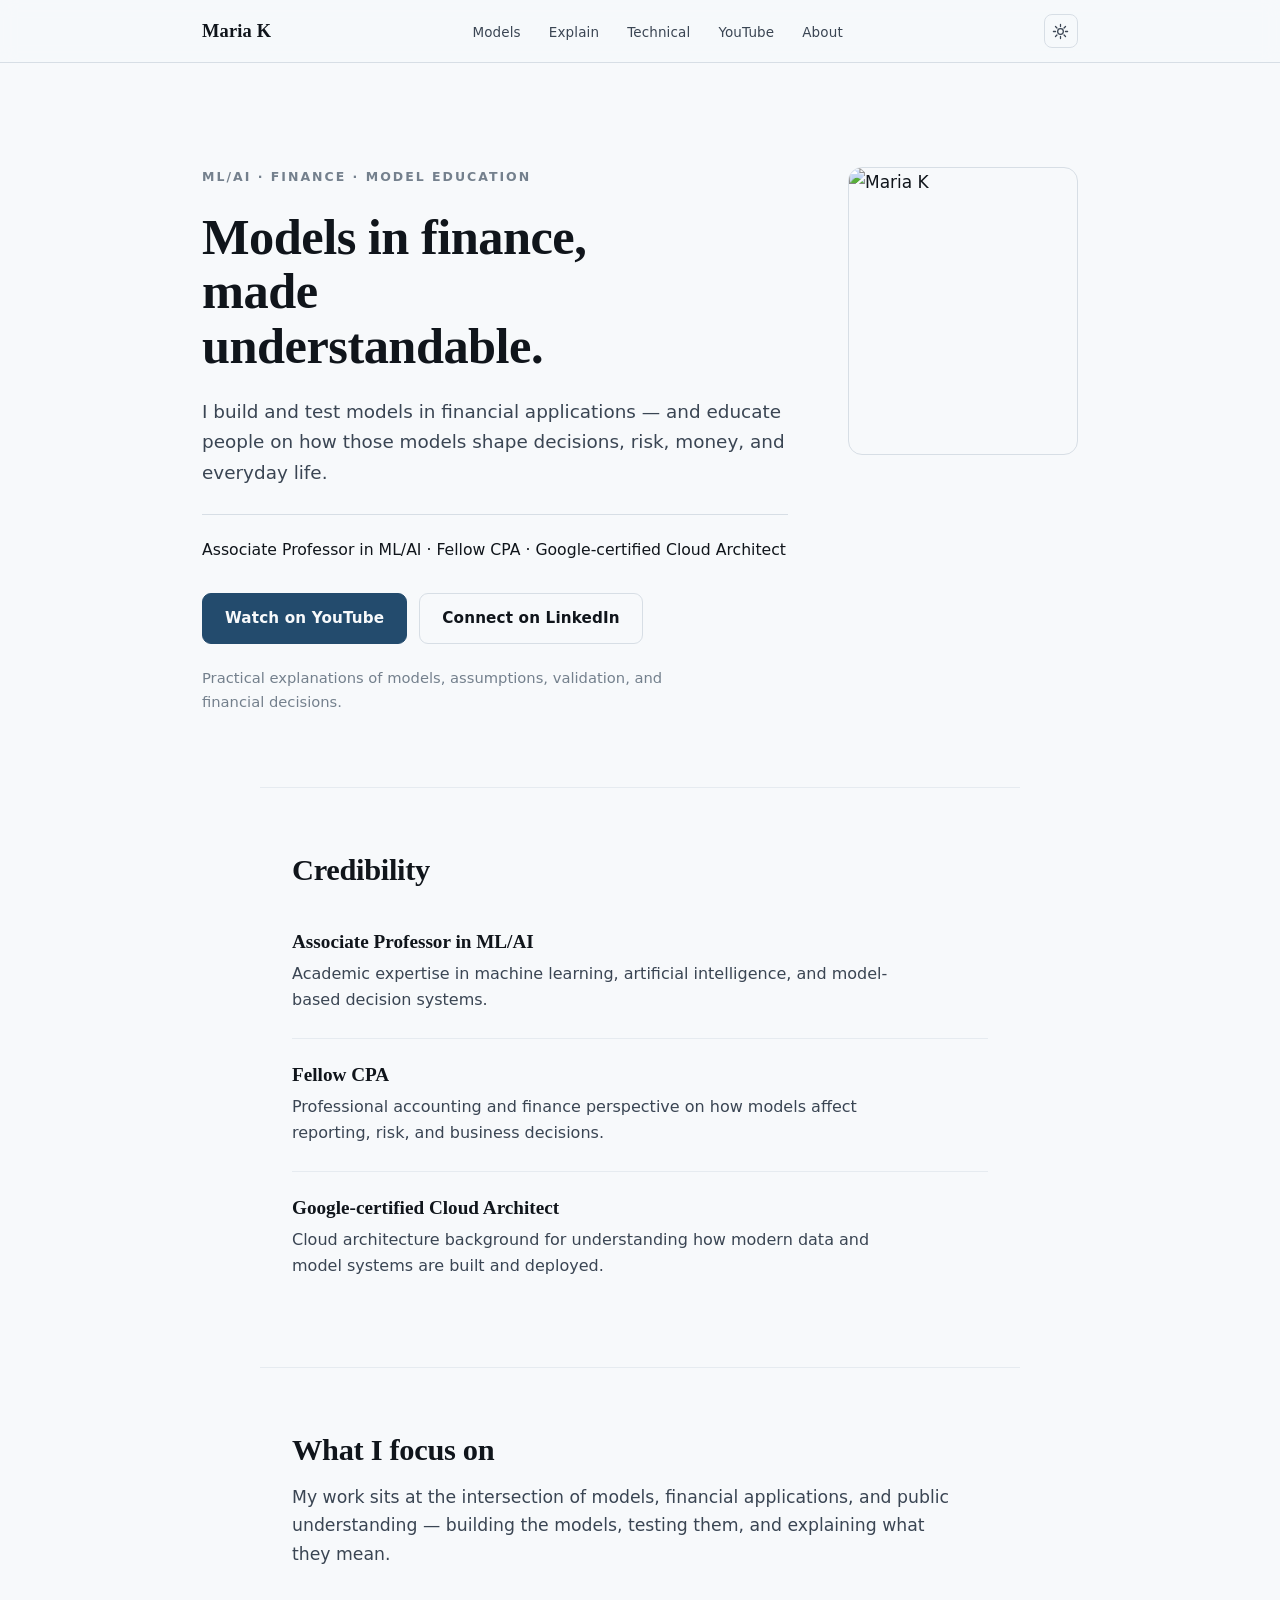
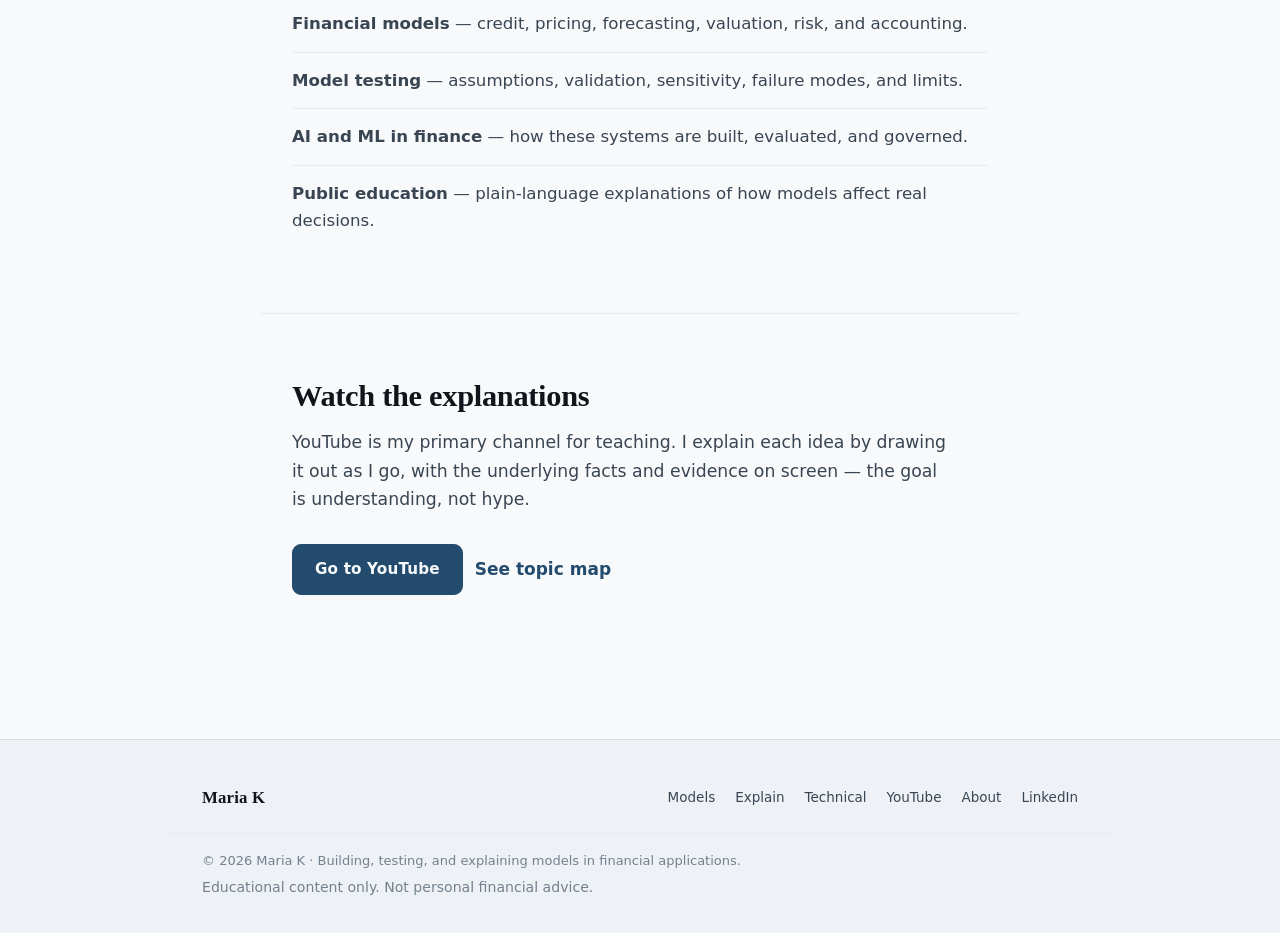
==== index.html @ 2e8698ec "Add files via upload" ====
<!doctype html>
<html lang="en">
<head>
  <meta charset="utf-8" />
  <meta name="viewport" content="width=device-width, initial-scale=1" />
  <title>Maria K — Models in finance, made understandable</title>
  <meta name="description" content="I build, test, and explain models used in financial applications — and educate people on how those models shape decisions, risk, money, and everyday life." />
  <meta property="og:title" content="Maria K — Models in finance, made understandable" />
  <meta property="og:type" content="website" />
  <link rel="icon" href="data:image/svg+xml,<svg xmlns='http://www.w3.org/2000/svg' viewBox='0 0 100 100'><rect width='100' height='100' rx='22' fill='%23234b6d'/><text x='50' y='70' font-size='60' font-family='Georgia,serif' fill='%23f7f9fb' text-anchor='middle'>M</text></svg>" />
  <link rel="stylesheet" href="styles.css" />
</head>
<body>
  <!-- ============ HEADER + NAV (same on every page) ============ -->
  <header class="site-header">
    <div class="header-inner">
      <a class="logo" href="index.html">Maria K</a>
      <nav aria-label="Primary">
        <ul class="nav-links">
          <li><a href="models.html">Models</a></li>
          <li><a href="money.html">Explain</a></li>
          <li><a href="code.html">Technical</a></li>
          <li><a href="courses.html">YouTube</a></li>
          <li><a href="about.html">About</a></li>
        </ul>
      </nav>
      <div class="header-utils">
        <button class="icon-btn theme-toggle" id="themeToggle" type="button" aria-label="Toggle theme" title="Toggle theme">
          <svg class="icon-sun" viewBox="0 0 24 24" aria-hidden="true"><circle cx="12" cy="12" r="4"/><path d="M12 2v3M12 19v3M2 12h3M19 12h3M4.9 4.9l2.1 2.1M17 17l2.1 2.1M19.1 4.9L17 7M7 17l-2.1 2.1"/></svg>
          <svg class="icon-moon" viewBox="0 0 24 24" aria-hidden="true"><path d="M21 12.8A9 9 0 1 1 11.2 3a7 7 0 0 0 9.8 9.8z"/></svg>
        </button>
        <button class="icon-btn menu-toggle" id="menuToggle" type="button" aria-label="Menu" aria-expanded="false">
          <svg viewBox="0 0 24 24" aria-hidden="true"><path d="M3 6h18M3 12h18M3 18h18"/></svg>
        </button>
      </div>
    </div>
    <div class="mobile-nav" id="mobileNav" hidden>
      <a href="models.html">Models</a>
      <a href="money.html">Explain</a>
      <a href="code.html">Technical</a>
      <a href="courses.html">YouTube</a>
      <a href="about.html">About</a>
    </div>
  </header>

  <main>
    <!-- ============ 1. HERO ============ -->
    <section class="expert-hero">
      <div class="hero-text">
        <p class="hero-kicker">ML/AI · Finance · Model education</p>
        <h1>Models in finance, made understandable.</h1>
        <p class="hero-para">I build and test models in financial applications — and educate people on how those models shape decisions, risk, money, and everyday life.</p>
        <p class="hero-credentials">Associate Professor in ML/AI · Fellow CPA · Google-certified Cloud Architect</p>
        <div class="hero-actions">
          <!-- TODO: Replace with YouTube channel URL if it changes -->
          <a class="btn" href="https://www.youtube.com/@mariakruglov" target="_blank" rel="noopener">Watch on YouTube</a>
          <!-- TODO: Replace with LinkedIn URL if it changes -->
          <a class="btn btn-outline" href="https://www.linkedin.com/in/mariapr/" target="_blank" rel="noopener">Connect on LinkedIn</a>
        </div>
        <p class="hero-note">Practical explanations of models, assumptions, validation, and financial decisions.</p>
      </div>
      <!-- TODO: Replace images/portrait.svg with your headshot (portrait orientation, ~4:5). Keep the filename, or update this src. -->
      <figure class="hero-portrait">
        <img src="images/portrait.svg" alt="Maria K" />
      </figure>
    </section>

    <!-- ============ 2. CREDENTIALS ============ -->
    <section class="section">
      <h2>Credibility</h2>
      <div class="credential-list">
        <div class="credential-row">
          <h3>Associate Professor in ML/AI</h3>
          <p>Academic expertise in machine learning, artificial intelligence, and model-based decision systems.</p>
        </div>
        <div class="credential-row">
          <h3>Fellow CPA</h3>
          <p>Professional accounting and finance perspective on how models affect reporting, risk, and business decisions.</p>
        </div>
        <div class="credential-row">
          <h3>Google-certified Cloud Architect</h3>
          <p>Cloud architecture background for understanding how modern data and model systems are built and deployed.</p>
        </div>
      </div>
    </section>

    <!-- ============ 3. WHAT I FOCUS ON ============ -->
    <section class="section">
      <h2>What I focus on</h2>
      <p class="section-lead">My work sits at the intersection of models, financial applications, and public understanding — building the models, testing them, and explaining what they mean.</p>
      <ul class="simple-list">
        <li><strong>Financial models</strong> — credit, pricing, forecasting, valuation, risk, and accounting.</li>
        <li><strong>Model testing</strong> — assumptions, validation, sensitivity, failure modes, and limits.</li>
        <li><strong>AI and ML in finance</strong> — how these systems are built, evaluated, and governed.</li>
        <li><strong>Public education</strong> — plain-language explanations of how models affect real decisions.</li>
      </ul>
    </section>

    <!-- ============ 4. YOUTUBE ============ -->
    <section class="section">
      <h2>Watch the explanations</h2>
      <p class="section-lead">YouTube is my primary channel for teaching. I explain each idea by drawing it out as I go, with the underlying facts and evidence on screen — the goal is understanding, not hype.</p>
      <div class="section-cta">
        <!-- TODO: Replace with YouTube channel URL if it changes -->
        <a class="btn" href="https://www.youtube.com/@mariakruglov" target="_blank" rel="noopener">Go to YouTube</a>
        <a class="text-link" href="models.html">See topic map</a>
      </div>
    </section>
  </main>

  <!-- ============ FOOTER ============ -->
  <footer class="site-footer">
    <div class="footer-inner">
      <a class="logo" href="index.html">Maria K</a>
      <nav class="footer-nav" aria-label="Footer">
        <a href="models.html">Models</a>
        <a href="money.html">Explain</a>
        <a href="code.html">Technical</a>
        <a href="courses.html">YouTube</a>
        <a href="about.html">About</a>
        <a href="https://www.linkedin.com/in/mariapr/" target="_blank" rel="noopener">LinkedIn</a>
      </nav>
    </div>
    <div class="footer-meta">
      <p>&copy; <span id="year">2026</span> Maria K &middot; Building, testing, and explaining models in financial applications.</p>
      <p class="disclaimer">Educational content only. Not personal financial advice.</p>
    </div>
  </footer>

  <script src="main.js"></script>
</body>
</html>
---- styles.css ----
/* ============================================================
   Maria K — Models in finance, made understandable.
   Minimal, editorial personal-brand site. One stylesheet, no build.

   Structure:
     1. Tokens            5. Sections & layout
     2. Base              6. Credentials
     3. Header + nav      7. Topic / simple lists
     4. Hero              8. Notes, footer, responsive
   ============================================================ */

/* 1. TOKENS ------------------------------------------------- */
:root {
  --bg:        #f7f9fb;
  --bg-soft:   #eef2f6;
  --bg-elev:   #ffffff;
  --fg:        #10151b;
  --fg-soft:   #3a4553;
  --muted:     #74808d;
  --line:      #d7dee5;
  --line-soft: #e6ebf0;
  --accent:    #234b6d;
  --accent-ink:#173650;

  --maxw:   760px;
  --maxw-wide: 940px;
  --pad:    clamp(20px, 5vw, 32px);

  --sans:  "Inter", ui-sans-serif, system-ui, -apple-system, "Segoe UI", Roboto, Helvetica, Arial, sans-serif;
  --serif: "Iowan Old Style", "Palatino Linotype", Palatino, Georgia, "Times New Roman", serif;
}
:root[data-theme="dark"] {
  --bg:        #0b0f14;
  --bg-soft:   #111820;
  --bg-elev:   #151d26;
  --fg:        #eef2f6;
  --fg-soft:   #c2cbd4;
  --muted:     #8f98a3;
  --line:      #25313d;
  --line-soft: #1a242f;
  --accent:    #8fb8d8;
  --accent-ink:#b7d4ea;
}

/* 2. BASE --------------------------------------------------- */
*, *::before, *::after { box-sizing: border-box; }
html { scroll-behavior: smooth; }
body {
  margin: 0; background: var(--bg); color: var(--fg);
  font-family: var(--sans); font-size: 17px; line-height: 1.65;
  -webkit-font-smoothing: antialiased; text-rendering: optimizeLegibility;
  transition: background .3s ease, color .3s ease;
}
a { color: inherit; text-decoration: none; }
img { max-width: 100%; display: block; }
h1, h2, h3, h4 { margin: 0; font-family: var(--serif); font-weight: 600; line-height: 1.2; }
p { margin: 0; }
::selection { background: var(--accent); color: var(--bg); }
:focus-visible { outline: 2px solid var(--accent); outline-offset: 3px; }

.wrap { max-width: var(--maxw); margin: 0 auto; padding-left: var(--pad); padding-right: var(--pad); }
.wrap-wide { max-width: var(--maxw-wide); margin: 0 auto; padding-left: var(--pad); padding-right: var(--pad); }

/* 3. HEADER + NAV ------------------------------------------- */
.site-header {
  border-bottom: 1px solid var(--line);
  background: color-mix(in srgb, var(--bg) 90%, transparent);
  backdrop-filter: saturate(140%) blur(8px);
  position: sticky; top: 0; z-index: 20;
}
.header-inner {
  max-width: var(--maxw-wide); margin: 0 auto;
  display: flex; align-items: center; justify-content: space-between;
  gap: 20px; min-height: 62px; padding: 0 var(--pad);
}
.logo {
  font-family: var(--serif); font-weight: 600; font-size: 1.15rem;
  letter-spacing: .01em; color: var(--fg); white-space: nowrap;
}
.nav-links { display: flex; gap: 28px; list-style: none; margin: 0; padding: 0; }
.nav-links a {
  font-size: 13.5px; letter-spacing: .01em; font-weight: 500;
  color: var(--fg-soft); padding: 4px 0;
  border-bottom: 1.5px solid transparent; transition: color .18s;
}
.nav-links a:hover { color: var(--fg); }
.nav-links a[aria-current="page"] { color: var(--fg); border-bottom-color: var(--accent); }

.header-utils { display: flex; align-items: center; gap: 10px; }
.icon-btn {
  display: inline-grid; place-items: center; width: 34px; height: 34px;
  border: 1px solid var(--line); border-radius: 8px; background: transparent;
  color: var(--fg-soft); cursor: pointer; transition: color .18s, border-color .18s;
}
.icon-btn:hover { color: var(--fg); border-color: var(--muted); }
.icon-btn svg { fill: none; stroke: currentColor; stroke-width: 1.8; stroke-linecap: round; stroke-linejoin: round; width: 17px; height: 17px; }
.theme-toggle .icon-moon { display: none; }
:root[data-theme="dark"] .theme-toggle .icon-sun { display: none; }
:root[data-theme="dark"] .theme-toggle .icon-moon { display: block; }
.menu-toggle { display: none; }

.mobile-nav[hidden] { display: none; }
.mobile-nav {
  display: flex; flex-direction: column; border-bottom: 1px solid var(--line);
  padding: 4px var(--pad) 12px; background: var(--bg);
}
.mobile-nav a {
  padding: 12px 2px; font-size: 15px; font-weight: 500;
  color: var(--fg-soft); border-bottom: 1px solid var(--line-soft);
}
.mobile-nav a:last-child { border-bottom: 0; }
.mobile-nav a[aria-current="page"] { color: var(--fg); }

/* 4. HERO --------------------------------------------------- */
.expert-hero {
  max-width: var(--maxw-wide); margin: 0 auto;
  padding: clamp(56px, 10vw, 104px) var(--pad) clamp(40px, 7vw, 72px);
  display: grid; grid-template-columns: minmax(0, 1fr) 230px;
  gap: clamp(32px, 5vw, 60px); align-items: start;
}
.hero-portrait { margin: 0; }
.hero-portrait img {
  width: 100%; aspect-ratio: 4/5; object-fit: cover;
  border-radius: 14px; border: 1px solid var(--line);
}
@media (max-width: 720px) {
  .expert-hero { grid-template-columns: 1fr; gap: 0; }
  .hero-portrait { order: -1; width: 132px; margin-bottom: 30px; }
}
.hero-kicker {
  font-size: 12.5px; letter-spacing: .16em; text-transform: uppercase;
  color: var(--muted); font-weight: 600; margin-bottom: 22px;
}
.expert-hero h1 {
  font-size: clamp(2.1rem, 5.2vw, 3.15rem); line-height: 1.08;
  letter-spacing: -.01em; max-width: 16ch;
}
.hero-para {
  color: var(--fg-soft); font-size: 1.15rem; margin-top: 24px; max-width: 54ch;
}
.hero-credentials {
  margin-top: 26px; padding-top: 22px; border-top: 1px solid var(--line);
  font-size: .98rem; color: var(--fg); font-weight: 500;
}
.hero-actions { display: flex; flex-wrap: wrap; gap: 12px; margin-top: 30px; }
.hero-note { margin-top: 22px; font-size: .92rem; color: var(--muted); max-width: 52ch; }

/* Buttons */
.btn {
  display: inline-flex; align-items: center; justify-content: center;
  padding: 12px 22px; border-radius: 9px;
  font-size: .95rem; font-weight: 600; letter-spacing: .01em;
  border: 1px solid var(--accent); background: var(--accent); color: var(--bg);
  cursor: pointer; transition: background .18s, border-color .18s, color .18s;
}
.btn:hover { background: var(--accent-ink); border-color: var(--accent-ink); }
:root[data-theme="dark"] .btn { color: #0b0f14; }
.btn-outline {
  background: transparent; color: var(--fg); border-color: var(--line);
}
.btn-outline:hover { background: transparent; border-color: var(--fg); color: var(--fg); }

/* 5. SECTIONS ----------------------------------------------- */
.section {
  max-width: var(--maxw); margin: 0 auto;
  padding: clamp(40px, 7vw, 64px) var(--pad);
  border-top: 1px solid var(--line-soft);
}
.section h2 {
  font-size: clamp(1.5rem, 3vw, 1.9rem); letter-spacing: -.01em;
}
.section-lead {
  color: var(--fg-soft); font-size: 1.08rem; margin-top: 14px; max-width: 60ch;
}
.section-cta { margin-top: 30px; display: flex; flex-wrap: wrap; gap: 12px; align-items: center; }

/* Simple page intro (interior pages) */
.page-head {
  max-width: var(--maxw); margin: 0 auto;
  padding: clamp(52px, 9vw, 88px) var(--pad) clamp(24px, 4vw, 40px);
}
.page-head .hero-kicker { margin-bottom: 18px; }
.page-head h1 { font-size: clamp(2rem, 4.6vw, 2.8rem); letter-spacing: -.01em; max-width: 20ch; }
.page-head .lead { color: var(--fg-soft); font-size: 1.12rem; margin-top: 18px; max-width: 58ch; }
.page-head--portrait {
  max-width: var(--maxw-wide); display: grid;
  grid-template-columns: minmax(0, 1fr) 200px;
  gap: clamp(28px, 4vw, 52px); align-items: start;
}
@media (max-width: 720px) {
  .page-head--portrait { grid-template-columns: 1fr; gap: 0; }
  .page-head--portrait .hero-portrait { order: -1; width: 124px; margin-bottom: 26px; }
}

/* 6. CREDENTIALS -------------------------------------------- */
.credential-list { margin-top: 34px; }
.credential-row {
  padding: 24px 0; border-top: 1px solid var(--line-soft);
}
.credential-row:first-child { border-top: 0; padding-top: 8px; }
.credential-row h3 { font-size: 1.2rem; }
.credential-row p { color: var(--fg-soft); margin-top: 8px; font-size: 1rem; max-width: 62ch; }

/* 7. TOPIC LIST --------------------------------------------- */
.topic-list { margin-top: 34px; }
.topic-row {
  display: block; padding: 26px 0; border-top: 1px solid var(--line-soft);
  transition: border-color .18s;
}
.topic-row:first-child { border-top: 0; }
.topic-label {
  font-size: 11.5px; letter-spacing: .14em; text-transform: uppercase;
  color: var(--muted); font-weight: 600;
}
.topic-row h3 {
  font-size: 1.32rem; margin-top: 10px; letter-spacing: -.005em;
  transition: color .18s;
}
a.topic-row:hover h3 { color: var(--accent); }
.topic-row p { color: var(--fg-soft); margin-top: 8px; font-size: 1.02rem; max-width: 64ch; }

/* 8. SIMPLE LIST -------------------------------------------- */
.simple-list { list-style: none; margin: 28px 0 0; padding: 0; }
.simple-list li {
  padding: 14px 0; border-top: 1px solid var(--line-soft);
  color: var(--fg-soft); font-size: 1.04rem;
}
.simple-list li:first-child { border-top: 0; }

/* Inline text links (about "Find me", CTAs) */
.link-row { display: flex; flex-wrap: wrap; gap: 12px; margin-top: 30px; }
.text-link {
  color: var(--accent); font-weight: 600; border-bottom: 1px solid transparent;
  transition: border-color .18s;
}
.text-link:hover { border-bottom-color: var(--accent); }

/* Notes / disclaimers */
.note-box {
  margin-top: 34px; padding: 18px 20px; border: 1px solid var(--line);
  border-radius: 10px; background: var(--bg-soft);
  color: var(--fg-soft); font-size: .95rem;
}
.disclaimer {
  color: var(--muted); font-size: .88rem; margin-top: 6px;
}

/* FOOTER ---------------------------------------------------- */
.site-footer { border-top: 1px solid var(--line); background: var(--bg-soft); margin-top: clamp(48px, 8vw, 80px); }
.footer-inner {
  max-width: var(--maxw-wide); margin: 0 auto;
  padding: 44px var(--pad) 22px;
  display: flex; flex-wrap: wrap; align-items: center; justify-content: space-between; gap: 18px;
}
.footer-inner .logo { font-size: 1.05rem; }
.footer-nav { display: flex; flex-wrap: wrap; gap: 20px; }
.footer-nav a { font-size: 13.5px; color: var(--fg-soft); font-weight: 500; transition: color .18s; }
.footer-nav a:hover { color: var(--fg); }
.footer-meta {
  max-width: var(--maxw-wide); margin: 0 auto;
  padding: 16px var(--pad) 34px; border-top: 1px solid var(--line-soft);
  color: var(--muted); font-size: 13px;
}
.footer-meta p { margin: 0; }
.footer-meta .disclaimer { margin-top: 4px; }

/* RESPONSIVE ------------------------------------------------ */
@media (max-width: 720px) {
  .nav-links { display: none; }
  .menu-toggle { display: inline-grid; }
  .footer-inner { flex-direction: column; align-items: flex-start; }
}
@media (prefers-reduced-motion: reduce) {
  html { scroll-behavior: auto; }
  * { transition: none !important; }
}
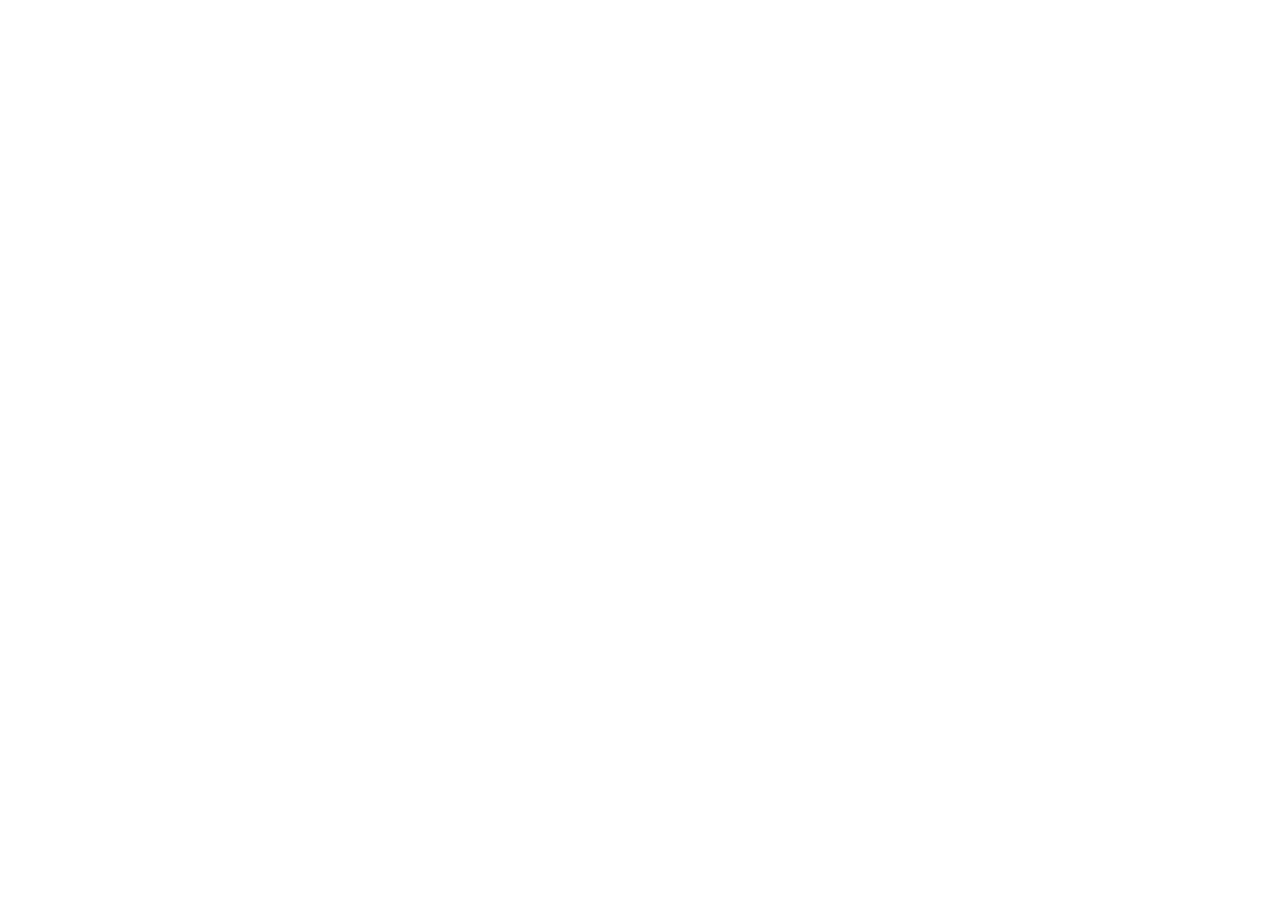
==== commit fa6847dd: "Consolidate into mariaprokofieva.org: redirect every page to the hub Co-Authored-By: Claude Opus 5.5" ====
--- a/index.html
+++ b/index.html
@@ -1,132 +1,7 @@
 <!doctype html>
-<html lang="en">
-<head>
-  <meta charset="utf-8" />
-  <meta name="viewport" content="width=device-width, initial-scale=1" />
-  <title>Maria K — Models in finance, made understandable</title>
-  <meta name="description" content="I build, test, and explain models used in financial applications — and educate people on how those models shape decisions, risk, money, and everyday life." />
-  <meta property="og:title" content="Maria K — Models in finance, made understandable" />
-  <meta property="og:type" content="website" />
-  <link rel="icon" href="data:image/svg+xml,<svg xmlns='http://www.w3.org/2000/svg' viewBox='0 0 100 100'><rect width='100' height='100' rx='22' fill='%23234b6d'/><text x='50' y='70' font-size='60' font-family='Georgia,serif' fill='%23f7f9fb' text-anchor='middle'>M</text></svg>" />
-  <link rel="stylesheet" href="styles.css" />
-</head>
-<body>
-  <!-- ============ HEADER + NAV (same on every page) ============ -->
-  <header class="site-header">
-    <div class="header-inner">
-      <a class="logo" href="index.html">Maria K</a>
-      <nav aria-label="Primary">
-        <ul class="nav-links">
-          <li><a href="models.html">Models</a></li>
-          <li><a href="money.html">Explain</a></li>
-          <li><a href="code.html">Technical</a></li>
-          <li><a href="courses.html">YouTube</a></li>
-          <li><a href="about.html">About</a></li>
-        </ul>
-      </nav>
-      <div class="header-utils">
-        <button class="icon-btn theme-toggle" id="themeToggle" type="button" aria-label="Toggle theme" title="Toggle theme">
-          <svg class="icon-sun" viewBox="0 0 24 24" aria-hidden="true"><circle cx="12" cy="12" r="4"/><path d="M12 2v3M12 19v3M2 12h3M19 12h3M4.9 4.9l2.1 2.1M17 17l2.1 2.1M19.1 4.9L17 7M7 17l-2.1 2.1"/></svg>
-          <svg class="icon-moon" viewBox="0 0 24 24" aria-hidden="true"><path d="M21 12.8A9 9 0 1 1 11.2 3a7 7 0 0 0 9.8 9.8z"/></svg>
-        </button>
-        <button class="icon-btn menu-toggle" id="menuToggle" type="button" aria-label="Menu" aria-expanded="false">
-          <svg viewBox="0 0 24 24" aria-hidden="true"><path d="M3 6h18M3 12h18M3 18h18"/></svg>
-        </button>
-      </div>
-    </div>
-    <div class="mobile-nav" id="mobileNav" hidden>
-      <a href="models.html">Models</a>
-      <a href="money.html">Explain</a>
-      <a href="code.html">Technical</a>
-      <a href="courses.html">YouTube</a>
-      <a href="about.html">About</a>
-    </div>
-  </header>
-
-  <main>
-    <!-- ============ 1. HERO ============ -->
-    <section class="expert-hero">
-      <div class="hero-text">
-        <p class="hero-kicker">ML/AI · Finance · Model education</p>
-        <h1>Models in finance, made understandable.</h1>
-        <p class="hero-para">I build and test models in financial applications — and educate people on how those models shape decisions, risk, money, and everyday life.</p>
-        <p class="hero-credentials">Associate Professor in ML/AI · Fellow CPA · Google-certified Cloud Architect</p>
-        <div class="hero-actions">
-          <!-- TODO: Replace with YouTube channel URL if it changes -->
-          <a class="btn" href="https://www.youtube.com/@mariakruglov" target="_blank" rel="noopener">Watch on YouTube</a>
-          <!-- TODO: Replace with LinkedIn URL if it changes -->
-          <a class="btn btn-outline" href="https://www.linkedin.com/in/mariapr/" target="_blank" rel="noopener">Connect on LinkedIn</a>
-        </div>
-        <p class="hero-note">Practical explanations of models, assumptions, validation, and financial decisions.</p>
-      </div>
-      <!-- TODO: Replace images/portrait.svg with your headshot (portrait orientation, ~4:5). Keep the filename, or update this src. -->
-      <figure class="hero-portrait">
-        <img src="images/portrait.svg" alt="Maria K" />
-      </figure>
-    </section>
-
-    <!-- ============ 2. CREDENTIALS ============ -->
-    <section class="section">
-      <h2>Credibility</h2>
-      <div class="credential-list">
-        <div class="credential-row">
-          <h3>Associate Professor in ML/AI</h3>
-          <p>Academic expertise in machine learning, artificial intelligence, and model-based decision systems.</p>
-        </div>
-        <div class="credential-row">
-          <h3>Fellow CPA</h3>
-          <p>Professional accounting and finance perspective on how models affect reporting, risk, and business decisions.</p>
-        </div>
-        <div class="credential-row">
-          <h3>Google-certified Cloud Architect</h3>
-          <p>Cloud architecture background for understanding how modern data and model systems are built and deployed.</p>
-        </div>
-      </div>
-    </section>
-
-    <!-- ============ 3. WHAT I FOCUS ON ============ -->
-    <section class="section">
-      <h2>What I focus on</h2>
-      <p class="section-lead">My work sits at the intersection of models, financial applications, and public understanding — building the models, testing them, and explaining what they mean.</p>
-      <ul class="simple-list">
-        <li><strong>Financial models</strong> — credit, pricing, forecasting, valuation, risk, and accounting.</li>
-        <li><strong>Model testing</strong> — assumptions, validation, sensitivity, failure modes, and limits.</li>
-        <li><strong>AI and ML in finance</strong> — how these systems are built, evaluated, and governed.</li>
-        <li><strong>Public education</strong> — plain-language explanations of how models affect real decisions.</li>
-      </ul>
-    </section>
-
-    <!-- ============ 4. YOUTUBE ============ -->
-    <section class="section">
-      <h2>Watch the explanations</h2>
-      <p class="section-lead">YouTube is my primary channel for teaching. I explain each idea by drawing it out as I go, with the underlying facts and evidence on screen — the goal is understanding, not hype.</p>
-      <div class="section-cta">
-        <!-- TODO: Replace with YouTube channel URL if it changes -->
-        <a class="btn" href="https://www.youtube.com/@mariakruglov" target="_blank" rel="noopener">Go to YouTube</a>
-        <a class="text-link" href="models.html">See topic map</a>
-      </div>
-    </section>
-  </main>
-
-  <!-- ============ FOOTER ============ -->
-  <footer class="site-footer">
-    <div class="footer-inner">
-      <a class="logo" href="index.html">Maria K</a>
-      <nav class="footer-nav" aria-label="Footer">
-        <a href="models.html">Models</a>
-        <a href="money.html">Explain</a>
-        <a href="code.html">Technical</a>
-        <a href="courses.html">YouTube</a>
-        <a href="about.html">About</a>
-        <a href="https://www.linkedin.com/in/mariapr/" target="_blank" rel="noopener">LinkedIn</a>
-      </nav>
-    </div>
-    <div class="footer-meta">
-      <p>&copy; <span id="year">2026</span> Maria K &middot; Building, testing, and explaining models in financial applications.</p>
-      <p class="disclaimer">Educational content only. Not personal financial advice.</p>
-    </div>
-  </footer>
-
-  <script src="main.js"></script>
-</body>
-</html>
+<html lang="en"><head><meta charset="utf-8">
+<title>Moved to mariaprokofieva.org</title>
+<link rel="canonical" href="https://mariaprokofieva.org/">
+<meta http-equiv="refresh" content="0; url=https://mariaprokofieva.org/">
+<meta name="robots" content="noindex">
+</head><body><p>Maria K is Maria Prokofieva. This page has moved to <a href="https://mariaprokofieva.org/">https://mariaprokofieva.org/</a>.</p></body></html>
